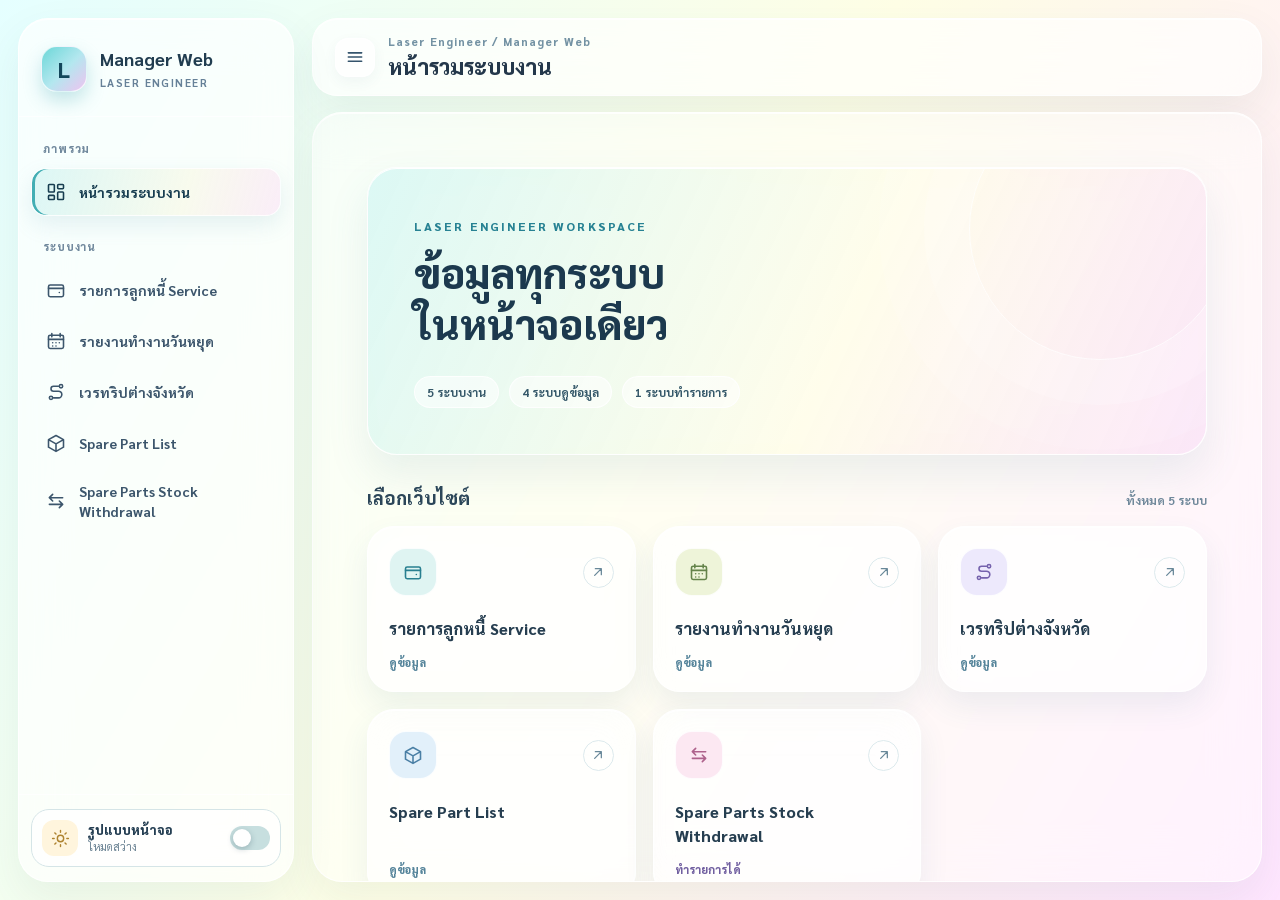
==== index.html @ a82c872b "Add files via upload" ====
<!doctype html>
<html lang="th">
<head>
  <meta charset="utf-8">
  <meta name="viewport" content="width=device-width, initial-scale=1">
  <meta name="theme-color" content="#e5ffff">
  <script>try { document.documentElement.dataset.theme = localStorage.getItem('manager-web-theme') === 'dark' ? 'dark' : 'light'; } catch (_) { document.documentElement.dataset.theme = 'light'; }</script>
  <title>Manager Web | Laser Engineer</title>
  <link rel="preconnect" href="https://fonts.googleapis.com">
  <link rel="preconnect" href="https://fonts.gstatic.com" crossorigin>
  <link href="https://fonts.googleapis.com/css2?family=Noto+Sans+Thai:wght@400;500;600;700;800&family=Sarabun:wght@400;500;600;700;800&display=swap" rel="stylesheet">
  <link rel="stylesheet" href="hub.css">
</head>
<body>
  <div class="app" id="app">
    <aside class="sidebar" id="sidebar" aria-label="เมนูเว็บ">
      <div class="brand"><div class="brand-mark" aria-hidden="true">L</div><div><strong>Manager Web</strong><small>LASER ENGINEER</small></div></div>
      <nav class="nav" id="nav" aria-label="เลือกเว็บไซต์"></nav>
      <div class="sidebar-bottom">
        <button class="theme-toggle" id="themeToggle" type="button" aria-pressed="false">
          <span class="theme-icon" aria-hidden="true"><svg class="theme-sun" viewBox="0 0 24 24"><circle cx="12" cy="12" r="4"/><path d="M12 2v2M12 20v2M4.9 4.9l1.4 1.4M17.7 17.7l1.4 1.4M2 12h2M20 12h2M4.9 19.1l1.4-1.4M17.7 6.3l1.4-1.4"/></svg><svg class="theme-moon" viewBox="0 0 24 24"><path d="M20 15.4A8 8 0 0 1 8.6 4 8.2 8.2 0 1 0 20 15.4z"/></svg></span>
          <span class="theme-copy"><strong>รูปแบบหน้าจอ</strong><small id="themeToggleLabel">โหมดสว่าง</small></span>
          <span class="theme-switch" aria-hidden="true"><i></i></span>
        </button>
      </div>
    </aside>
    <button class="scrim" id="scrim" type="button" aria-label="ปิดเมนู"></button>
    <main class="main">
      <header class="topbar">
        <button class="menu-toggle" id="menuToggle" type="button" aria-label="ปิดเมนู" aria-controls="sidebar" aria-expanded="true"><svg viewBox="0 0 24 24" aria-hidden="true"><path d="M4 7h16M4 12h16M4 17h16"/></svg></button>
        <div class="heading"><span class="eyebrow">Laser Engineer / Manager Web</span><h1 id="pageTitle">หน้ารวมระบบงาน</h1></div>
        <a class="top-action" id="openFull" href="#" target="_blank" rel="noopener" hidden aria-label="เปิดหน้านี้ในแท็บใหม่"><svg viewBox="0 0 24 24" aria-hidden="true"><path d="M13 5h6v6M19 5l-9 9"/><path d="M19 13v5a1 1 0 0 1-1 1H6a1 1 0 0 1-1-1V6a1 1 0 0 1 1-1h5"/></svg><span class="action-text">เปิดเต็มหน้า</span></a>
      </header>
      <div class="content">
        <section class="home" id="home"><div class="home-inner"><div class="intro"><span class="kicker">LASER ENGINEER WORKSPACE</span><h2>ข้อมูลทุกระบบ<br>ในหน้าจอเดียว</h2><div class="summary" aria-label="ภาพรวมระบบ"><span>5 ระบบงาน</span><span>4 ระบบดูข้อมูล</span><span>1 ระบบทำรายการ</span></div></div><div class="section-heading"><h2 class="section-title">เลือกเว็บไซต์</h2><span class="section-count">ทั้งหมด 5 ระบบ</span></div><div class="cards" id="cards"></div></div></section>
        <iframe class="viewer" id="viewer" title="เว็บไซต์ที่เลือก" hidden></iframe>
      </div>
    </main>
  </div>
  <script>
    const sites = [
      { id: 'debtors', name: 'รายการลูกหนี้ Service', icon: 'wallet', folder: 'รายการลูกหนี้ Service' },
      { id: 'holiday', name: 'รายงานทำงานวันหยุด', icon: 'calendar', folder: 'รายงานทำงานวันหยุด' },
      { id: 'trips', name: 'เวรทริปต่างจังหวัด', icon: 'route', folder: 'เวรทริปต่างจังหวัด' },
      { id: 'parts', name: 'Spare Part List', icon: 'package', folder: 'Spare Part List' },
      { id: 'withdrawal', name: 'Spare Parts Stock Withdrawal', icon: 'arrows', folder: 'Spare Parts Stock Withdrawal' }
    ];
    const iconPaths = {
      home: '<rect x="3" y="3" width="7" height="9" rx="1"/><rect x="14" y="3" width="7" height="5" rx="1"/><rect x="14" y="12" width="7" height="9" rx="1"/><rect x="3" y="16" width="7" height="5" rx="1"/>',
      wallet: '<rect x="3" y="6" width="18" height="14" rx="2"/><path d="M3 10h18M16 15h.01"/>',
      calendar: '<rect x="3" y="5" width="18" height="16" rx="2"/><path d="M7 3v4M17 3v4M3 10h18M8 14h.01M12 14h.01M16 14h.01M8 18h.01M12 18h.01"/>',
      route: '<circle cx="6" cy="19" r="2"/><circle cx="18" cy="5" r="2"/><path d="M9 19h6a4 4 0 0 0 0-8H9a3 3 0 0 1 0-6h6"/>',
      package: '<path d="m12 3 9 5-9 5-9-5 9-5ZM3 8v9l9 5 9-5V8M12 13v9"/>',
      arrows: '<path d="m8 4-4 4 4 4M4 8h16M16 20l4-4-4-4M20 16H4"/>',
      arrowUpRight: '<path d="M7 17 17 7M8 7h9v9"/>'
    };
    const iconSvg = name => `<svg viewBox="0 0 24 24" aria-hidden="true">${iconPaths[name]}</svg>`;
    const views = [{ id: 'home', name: 'หน้ารวมระบบงาน', icon: 'home' }];
    for (const site of sites) {
      views.push({ ...site, url: encodeURIComponent(site.folder) + '/index.html' + (site.id === 'withdrawal' ? '' : '?view=1') });
    }
    const app = document.getElementById('app');
    const nav = document.getElementById('nav');
    const cards = document.getElementById('cards');
    const home = document.getElementById('home');
    const viewer = document.getElementById('viewer');
    const pageTitle = document.getElementById('pageTitle');
    const openFull = document.getElementById('openFull');
    const menuToggle = document.getElementById('menuToggle');
    const sidebar = document.getElementById('sidebar');
    const mobileMenu = window.matchMedia('(max-width: 760px)');
    const themeToggle = document.getElementById('themeToggle');
    function applyTheme(theme) {
      const dark = theme === 'dark';
      document.documentElement.dataset.theme = dark ? 'dark' : 'light';
      themeToggle.setAttribute('aria-pressed', String(dark));
      document.getElementById('themeToggleLabel').textContent = dark ? 'โหมดมืด' : 'โหมดสว่าง';
      document.querySelector('meta[name="theme-color"]').content = dark ? '#0b1422' : '#e5ffff';
      if (viewer.contentWindow && viewer.getAttribute('src')) viewer.contentWindow.postMessage({ type: 'manager-web-theme', theme: dark ? 'dark' : 'light' }, location.origin);
    }
    applyTheme(document.documentElement.dataset.theme);
    themeToggle.addEventListener('click', () => {
      const next = document.documentElement.dataset.theme === 'dark' ? 'light' : 'dark';
      applyTheme(next);
      try { localStorage.setItem('manager-web-theme', next); } catch (_) {}
    });
    viewer.addEventListener('load', () => {
      viewer.contentWindow.postMessage({ type: 'manager-web-theme', theme: document.documentElement.dataset.theme }, location.origin);
    });
    window.addEventListener('message', event => {
      if (event.origin !== location.origin || event.source !== viewer.contentWindow || event.data?.type !== 'manager-web-theme') return;
      applyTheme(event.data.theme);
      try { localStorage.setItem('manager-web-theme', document.documentElement.dataset.theme); } catch (_) {}
    });
    let currentId = '';
    function updateMenuToggle() {
      const expanded = mobileMenu.matches ? app.classList.contains('menu-open') : !app.classList.contains('sidebar-collapsed');
      menuToggle.setAttribute('aria-expanded', String(expanded));
      menuToggle.setAttribute('aria-label', expanded ? 'ปิดเมนู' : 'เปิดเมนู');
      sidebar.inert = !expanded;
    }
    function closeMenu() {
      app.classList.remove('menu-open');
      updateMenuToggle();
    }
    function choose(id) {
      const view = views.find(item => item.id === id) || views[0];
      if (location.hash !== '#' + view.id) history.pushState(null, '', '#' + view.id);
      render(view);
    }
    function render(view) {
      closeMenu();
      currentId = view.id;
      const isHome = view.id === 'home';
      pageTitle.textContent = view.name;
      home.hidden = !isHome;
      viewer.hidden = isHome;
      openFull.hidden = isHome;
      if (isHome) {
        viewer.removeAttribute('src');
        openFull.removeAttribute('href');
      } else {
        if (viewer.getAttribute('src') !== view.url) viewer.src = view.url;
        viewer.title = pageTitle.textContent;
        openFull.href = view.url;
      }
      for (const link of nav.querySelectorAll('[data-view]')) {
        if (link.dataset.view === currentId) link.setAttribute('aria-current', 'page');
        else link.removeAttribute('aria-current');
      }
    }
    function syncFromHash() {
      const id = decodeURIComponent(location.hash.slice(1));
      render(views.find(view => view.id === id) || views[0]);
    }
    const homeLabel = document.createElement('p');
    homeLabel.className = 'nav-label';
    homeLabel.textContent = 'ภาพรวม';
    nav.append(homeLabel);
    for (const view of views) {
      if (view.id === 'debtors') {
        const label = document.createElement('p');
        label.className = 'nav-label';
        label.style.marginTop = '23px';
        label.textContent = 'ระบบงาน';
        nav.append(label);
      }
      const link = document.createElement('a');
      link.className = 'nav-link' + (view.sub ? ' sub' : '');
      link.href = '#' + view.id;
      link.dataset.view = view.id;
      link.innerHTML = '<span class="icon" aria-hidden="true">' + iconSvg(view.icon) + '</span><span class="label"></span>';
      link.querySelector('.label').textContent = view.name;
      link.addEventListener('click', event => { event.preventDefault(); choose(view.id); });
      nav.append(link);
    }
    for (const site of sites) {
      const card = document.createElement('button');
      card.type = 'button';
      card.className = 'card';
      card.classList.toggle('editable', site.id === 'withdrawal');
      card.innerHTML = '<span class="card-top"><span class="card-icon" aria-hidden="true">' + iconSvg(site.icon) + '</span><span class="card-arrow" aria-hidden="true">' + iconSvg('arrowUpRight') + '</span></span><strong></strong><span class="card-status"></span>';
      card.querySelector('strong').textContent = site.name;
      card.querySelector('.card-status').textContent = site.id === 'withdrawal' ? 'ทำรายการได้' : 'ดูข้อมูล';
      card.addEventListener('click', () => choose(site.id));
      cards.append(card);
    }
    menuToggle.addEventListener('click', () => {
      if (mobileMenu.matches) app.classList.toggle('menu-open');
      else app.classList.toggle('sidebar-collapsed');
      updateMenuToggle();
    });
    mobileMenu.addEventListener('change', () => { app.classList.remove('menu-open'); updateMenuToggle(); });
    document.getElementById('scrim').addEventListener('click', closeMenu);
    document.addEventListener('keydown', event => { if (event.key === 'Escape') closeMenu(); });
    window.addEventListener('hashchange', syncFromHash);
    window.addEventListener('popstate', syncFromHash);
    syncFromHash();
  </script>
</body>
</html>
---- hub.css ----
:root {
  font-family: "Sarabun", "Noto Sans Thai", system-ui, sans-serif;
  color: #24364b;
  background: #e5ffff;
  font-synthesis: none;
}

* { box-sizing: border-box; }
html { min-width: 320px; }
body {
  min-width: 320px;
  margin: 0;
  background: linear-gradient(120deg, #e5ffff 0%, #ffffe6 50%, #ffe6ff 100%);
  background-attachment: fixed;
}
body::before {
  position: fixed;
  inset: 0;
  z-index: -1;
  background: radial-gradient(circle at 14% 10%, #baf3f28a, transparent 32%),
              radial-gradient(circle at 85% 80%, #edbbed80, transparent 35%);
  content: "";
  pointer-events: none;
}
button, a { font: inherit; }
button { cursor: pointer; }
button:focus-visible, a:focus-visible {
  outline: 3px solid #338e9e;
  outline-offset: 3px;
}
[hidden] { display: none !important; }
.app {
  display: flex;
  gap: 18px;
  width: 100%;
  height: 100vh;
  height: 100dvh;
  min-height: 0;
  padding: 18px;
  overflow: hidden;
  transition: gap .28s ease;
}
.app.sidebar-collapsed { gap: 0; }
.sidebar, .topbar, .content {
  border: 1px solid #ffffffd6;
  background: #ffffffa8;
  box-shadow: 0 18px 45px #395b7114, inset 0 1px #ffffffc9;
  -webkit-backdrop-filter: blur(24px);
  backdrop-filter: blur(24px);
}
.sidebar {
  z-index: 20;
  display: flex;
  flex: 0 0 276px;
  flex-direction: column;
  min-height: 0;
  overflow: hidden;
  border-radius: 30px;
  min-width: 0;
  transition: flex-basis .28s ease, width .28s ease, transform .28s ease, opacity .2s ease, border-width .28s ease;
}
.app.sidebar-collapsed .sidebar { flex-basis: 0; width: 0; transform: translateX(-110%); opacity: 0; border-width: 0; pointer-events: none; }
.brand {
  display: flex;
  gap: 13px;
  align-items: center;
  padding: 27px 22px 24px;
  border-bottom: 1px solid #ffffffbd;
}
.brand-mark {
  display: grid;
  width: 46px;
  height: 46px;
  flex: none;
  place-items: center;
  border: 1px solid #ffffffb8;
  border-radius: 16px;
  background: linear-gradient(135deg, #6bd7d7, #b3e7ef 52%, #efc3f0);
  box-shadow: 0 9px 18px #4cabb54d;
  color: #13475b;
  font-size: 22px;
  font-weight: 800;
}
.brand strong { display: block; color: #213d50; font-size: 18px; line-height: 1.2; }
.brand small { display: block; margin-top: 5px; color: #668198; font-size: 11px; font-weight: 700; letter-spacing: .13em; }
.nav { min-height: 0; padding: 24px 12px; overflow-y: auto; scrollbar-color: #b5d3d9 transparent; }
.nav-label { margin: 0 12px 12px; color: #71899d; font-size: 11px; font-weight: 800; letter-spacing: .08em; }
.nav-link {
  display: flex;
  width: 100%;
  min-height: 48px;
  gap: 12px;
  align-items: center;
  margin: 3px 0;
  padding: 10px 12px;
  border: 1px solid transparent;
  border-radius: 15px;
  background: transparent;
  color: #3c566c;
  text-align: left;
  text-decoration: none;
  transition: background .22s ease, color .22s ease, transform .22s ease, box-shadow .22s ease;
}
.nav-link:hover { transform: translateX(3px); background: #ffffffb8; color: #174d60; }
.nav-link[aria-current="page"] {
  border-color: #ffffffd9;
  background: linear-gradient(105deg, #d7f5f4db, #f7f9e7bd 62%, #f9e5f6ad);
  box-shadow: 0 9px 22px #5d9caa24, inset 3px 0 #43aeb4;
  color: #173d50;
}
.nav-link .icon { display: grid; width: 23px; height: 23px; flex: none; place-items: center; }
.icon svg, .card-icon svg, .card-arrow svg, .top-action svg, .menu-toggle svg { width: 20px; height: 20px; stroke: currentColor; stroke-width: 1.9; fill: none; stroke-linecap: round; stroke-linejoin: round; }
.nav-link .label { min-width: 0; flex: 1; overflow-wrap: anywhere; font-size: 14px; font-weight: 700; line-height: 1.45; }
.sidebar-bottom { margin-top: auto; padding: 14px 12px; border-top: 1px solid #ffffffbd; }
.sidebar-foot { padding: 13px 10px 18px; color: #71889a; font-size: 12px; }
.theme-toggle { display: flex; width: 100%; align-items: center; gap: 10px; padding: 10px; border: 1px solid #d5e5e7; border-radius: 18px; background: #ffffffb8; color: #243e52; text-align: left; transition: transform .2s ease, background .2s ease, box-shadow .2s ease; }
.theme-toggle:hover { transform: translateY(-2px); background: #fff; box-shadow: 0 8px 18px #3a6d831b; }
.theme-icon { display: grid; width: 36px; height: 36px; flex: none; place-items: center; border-radius: 12px; background: #fff5dd; color: #ae832f; }
.theme-icon svg { width: 19px; height: 19px; stroke: currentColor; stroke-width: 1.8; fill: none; stroke-linecap: round; stroke-linejoin: round; }
.theme-moon { display: none; }
.theme-copy { min-width: 0; flex: 1; }
.theme-copy strong, .theme-copy small { display: block; line-height: 1.35; }
.theme-copy strong { font-size: 13px; font-weight: 800; }
.theme-copy small { margin-top: 2px; color: #6b8393; font-size: 11px; }
.theme-switch { width: 40px; height: 24px; flex: none; padding: 3px; border-radius: 999px; background: #c7dfdf; transition: background .2s ease; }
.theme-switch i { display: block; width: 18px; height: 18px; border-radius: 50%; background: #fff; box-shadow: 0 2px 6px #163a4b44; transition: transform .2s ease; }
html[data-theme="dark"] .theme-sun { display: none; }
html[data-theme="dark"] .theme-moon { display: block; }
html[data-theme="dark"] .theme-icon { background: #263b60; color: #b9cbff; }
html[data-theme="dark"] .theme-switch { background: #4869a9; }
html[data-theme="dark"] .theme-switch i { transform: translateX(16px); }
html[data-theme="dark"] { color-scheme: dark; background: #0b1422; }
html[data-theme="dark"] body { background: radial-gradient(circle at 13% 7%, #4c71cd3d, transparent 28rem), radial-gradient(circle at 88% 13%, #20939526, transparent 25rem), radial-gradient(circle at 74% 90%, #6d4daf24, transparent 29rem), linear-gradient(145deg, #0b1422, #101b2b 52%, #0c1726); }
html[data-theme="dark"] body::before { background: linear-gradient(#9eb7d80b 1px, transparent 1px), linear-gradient(90deg, #9eb7d80b 1px, transparent 1px); background-size: 34px 34px; }
html[data-theme="dark"] :is(.sidebar, .topbar, .content) { border-color: #97b1d224; background: linear-gradient(145deg, #142337e0, #0d1b2dc7); box-shadow: 0 18px 50px #00000038, inset 0 1px #ffffff0e; }
html[data-theme="dark"] :is(.brand, .sidebar-bottom) { border-color: #97b1d220; }
html[data-theme="dark"] :is(.brand strong, h1, .section-title, .intro h2, .card strong) { color: #e7edf7; }
html[data-theme="dark"] :is(.brand small, .nav-label, .sidebar-foot, .eyebrow, .section-count, .intro p, .card .description, .theme-copy small) { color: #9aaabd; }
html[data-theme="dark"] .nav-link { color: #b9c8da; }
html[data-theme="dark"] .nav-link:hover, html[data-theme="dark"] .nav-link[aria-current="page"] { border-color: #97b1d232; background: #4e70c73d; color: #e7edf7; }
html[data-theme="dark"] :is(.theme-toggle, .top-action, .menu-toggle) { border-color: #97b1d22e; background: #112134c2; color: #dce8f8; }
html[data-theme="dark"] .theme-toggle:hover, html[data-theme="dark"] :is(.top-action, .menu-toggle):hover { background: #1a2e49; }
html[data-theme="dark"] .intro { border-color: #97b1d224; background: linear-gradient(145deg, #142337e0, #0d1b2dc7); }
html[data-theme="dark"] .intro .kicker { color: #9bb7ff; }
html[data-theme="dark"] .summary span { border-color: #97b1d22e; background: #5678bd24; color: #cad8ee; }
html[data-theme="dark"] .card { border-color: #97b1d224; background: linear-gradient(145deg, #142337e0, #0d1b2dc7); color: #dce5f2; }
html[data-theme="dark"] .card:hover { background: #1c3452; }
html[data-theme="dark"] .card-icon { border-color: #97b1d22a; background: #4e70c733; color: #b9cbff; }
html[data-theme="dark"] .card:nth-child(n) .card-icon { background: #4e70c733; color: #b9cbff; }
html[data-theme="dark"] .card-status { color: #9bb7ff; }
html[data-theme="dark"] .brand-mark { border-color: #7da2ff4d; background: linear-gradient(145deg, #5d82f2, #3f65db); color: #fff; box-shadow: 0 9px 20px #1b3b7a66; }
html[data-theme="dark"] .nav-link[aria-current="page"] { box-shadow: 0 9px 22px #00000030, inset 3px 0 #7da2ff; }
.main { display: flex; min-width: 0; min-height: 0; flex: 1; flex-direction: column; gap: 16px; }
.topbar {
  display: flex;
  min-height: 78px;
  flex: none;
  gap: 13px;
  align-items: center;
  padding: 13px 22px;
  border-radius: 25px;
}
.heading { min-width: 0; flex: 1; }
.eyebrow { display: block; color: #7392a3; font-size: 11px; font-weight: 800; letter-spacing: .1em; }
h1 { overflow: hidden; margin: 3px 0 0; color: #24384b; font-size: clamp(17px, 1.7vw, 22px); font-weight: 800; line-height: 1.3; text-overflow: ellipsis; white-space: nowrap; }
.top-action, .menu-toggle {
  display: inline-flex;
  min-height: 39px;
  gap: 7px;
  align-items: center;
  justify-content: center;
  padding: 0 13px;
  border: 1px solid #ffffffd9;
  border-radius: 13px;
  background: #ffffffb3;
  box-shadow: 0 5px 14px #3f64700e;
  color: #34546c;
  text-decoration: none;
  font-size: 13px;
  font-weight: 700;
  transition: transform .22s ease, background .22s ease, box-shadow .22s ease;
}
.top-action:hover, .menu-toggle:hover { transform: translateY(-2px); background: #fff; box-shadow: 0 9px 18px #3f647023; }
.top-action svg { width: 17px; height: 17px; }
.menu-toggle { display: inline-flex; width: 40px; padding: 0; flex: none; }
.content {
  position: relative;
  min-height: 0;
  flex: 1;
  overflow: hidden;
  border-radius: 30px;
  background: #ffffff72;
}
.home { height: 100%; padding: clamp(22px, 4.2vw, 56px); overflow: auto; }
.home-inner { max-width: 1160px; margin: 0 auto; }
.intro {
  position: relative;
  padding: clamp(28px, 4vw, 46px);
  overflow: hidden;
  border: 1px solid #ffffffec;
  border-radius: 30px;
  background: linear-gradient(115deg, #d1f6f2be, #fffce4a8 57%, #f9dff6bd);
  box-shadow: 0 20px 42px #4c819c1d, inset 0 1px #fff;
  -webkit-backdrop-filter: blur(22px);
  backdrop-filter: blur(22px);
}
.intro::after { position: absolute; top: -70px; right: -25px; width: 260px; height: 260px; border: 1px solid #ffffffb3; border-radius: 50%; box-shadow: 0 0 0 45px #ffffff26, 0 0 0 90px #ffffff1a; content: ""; pointer-events: none; }
.intro .kicker { position: relative; z-index: 1; color: #278293; font-size: 12px; font-weight: 800; letter-spacing: .18em; }
.intro h2 { position: relative; z-index: 1; max-width: 640px; margin: 12px 0 10px; color: #1c394e; font-size: clamp(27px, 3.2vw, 42px); font-weight: 800; line-height: 1.25; }
.intro p { position: relative; z-index: 1; max-width: 670px; margin: 0; color: #526d7f; font-size: 15px; line-height: 1.8; }
.summary { display: flex; flex-wrap: wrap; gap: 10px; margin-top: 27px; }
.summary span { padding: 7px 12px; border: 1px solid #ffffffd9; border-radius: 999px; background: #ffffff87; color: #36596a; font-size: 12px; font-weight: 700; }
.section-heading { display: flex; gap: 12px; align-items: baseline; justify-content: space-between; margin: 31px 0 17px; }
.section-title { margin: 0; color: #2c4659; font-size: 18px; font-weight: 800; }
.section-count { color: #71899b; font-size: 12px; font-weight: 700; }
.cards { display: grid; grid-template-columns: repeat(auto-fit, minmax(220px, 1fr)); gap: 17px; }
.card {
  position: relative;
  display: flex;
  min-height: 158px;
  flex-direction: column;
  align-items: flex-start;
  padding: 21px;
  border: 1px solid #ffffffec;
  border-radius: 27px;
  background: #ffffffa3;
  box-shadow: 0 14px 30px #3a6d8317, inset 0 1px #ffffffd9;
  -webkit-backdrop-filter: blur(20px);
  backdrop-filter: blur(20px);
  color: #2b4358;
  text-align: left;
  transition: transform .26s ease, box-shadow .26s ease, background .26s ease;
}
.card:hover { transform: translateY(-5px); background: #ffffffcf; box-shadow: 0 23px 39px #3a6d8326; }
.card:active { transform: translateY(-2px) scale(.99); }
.card-top { display: flex; width: 100%; align-items: center; justify-content: space-between; }
.card-icon { display: grid; width: 48px; height: 48px; place-items: center; border: 1px solid #ffffffd9; border-radius: 17px; background: #dff4f2; color: #287f90; }
.card:nth-child(2) .card-icon { background: #eef4d9; color: #64834a; }
.card:nth-child(3) .card-icon { background: #ede9fc; color: #7562ad; }
.card:nth-child(4) .card-icon { background: #e2f0fa; color: #4a7fa5; }
.card:nth-child(5) .card-icon { background: #fce8f2; color: #ae628c; }
.card-arrow { display: grid; width: 31px; height: 31px; place-items: center; border: 1px solid #dce9ec; border-radius: 50%; color: #698899; transition: transform .25s ease, background .25s ease; }
.card:hover .card-arrow { transform: translate(2px, -2px); background: white; }
.card-arrow svg { width: 16px; height: 16px; }
.card strong { margin-top: 21px; color: #263e50; font-size: 16px; font-weight: 800; line-height: 1.45; overflow-wrap: anywhere; }
.card .card-status { margin-top: auto; padding-top: 15px; color: #55849a; font-size: 11px; font-weight: 800; }
.card.editable .card-status { color: #715fa0; }
.viewer { display: block; width: 100%; height: 100%; border: 0; background: #fff; }
.scrim { display: none; }

@media (max-width: 1024px) {
  .app { gap: 14px; padding: 14px; }
  .sidebar { flex-basis: 245px; }
  .brand { padding-inline: 18px; }
  .nav-link .label { font-size: 13px; }
  .home { padding: 27px; }
}
@media (max-width: 760px) {
  .app { display: block; padding: 11px; }
  .sidebar {
    position: fixed;
    top: 11px;
    bottom: 11px;
    left: 11px;
    width: min(300px, calc(100vw - 46px));
    transform: translateX(calc(-100% - 25px));
    transition: transform .28s ease;
  }
  .app.sidebar-collapsed .sidebar { width: min(300px, calc(100vw - 46px)); flex-basis: auto; opacity: 1; border-width: 1px; pointer-events: auto; transform: translateX(calc(-100% - 25px)); }
  .app.menu-open .sidebar { transform: translateX(0); }
  .app.sidebar-collapsed.menu-open .sidebar { transform: translateX(0); }
  .app.menu-open .scrim { position: fixed; z-index: 10; display: block; inset: 0; border: 0; background: #1d384d70; -webkit-backdrop-filter: blur(5px); backdrop-filter: blur(5px); }
  .main { width: 100%; height: 100%; gap: 11px; }
  .menu-toggle { display: inline-flex; flex: none; }
  .topbar { min-height: 68px; padding: 10px 14px; border-radius: 21px; }
  .content { border-radius: 23px; }
  .home { padding: 20px; }
  .intro { border-radius: 25px; }
  .cards { grid-template-columns: repeat(auto-fit, minmax(195px, 1fr)); gap: 13px; }
}
@media (max-width: 520px) {
  .topbar { gap: 8px; }
  .eyebrow { font-size: 9px; letter-spacing: .02em; }
  h1 { font-size: 15px; }
  .top-action { width: 35px; min-height: 35px; padding: 0; }
  .top-action .action-text { display: none; }
  .home { padding: 13px; }
  .intro { padding: 25px 22px; }
  .intro::after { right: -140px; }
  .intro p { font-size: 13px; }
  .summary { gap: 7px; margin-top: 19px; }
  .summary span { padding: 5px 9px; font-size: 11px; }
  .section-heading { margin: 25px 2px 13px; }
  .section-title { font-size: 16px; }
  .cards { grid-template-columns: 1fr; gap: 11px; }
  .card { min-height: 130px; padding: 18px; border-radius: 23px; }
  .card strong { margin-top: 13px; }
}
@media (prefers-reduced-motion: reduce) {
  *, *::before, *::after { scroll-behavior: auto !important; animation-duration: .01ms !important; transition-duration: .01ms !important; }
}
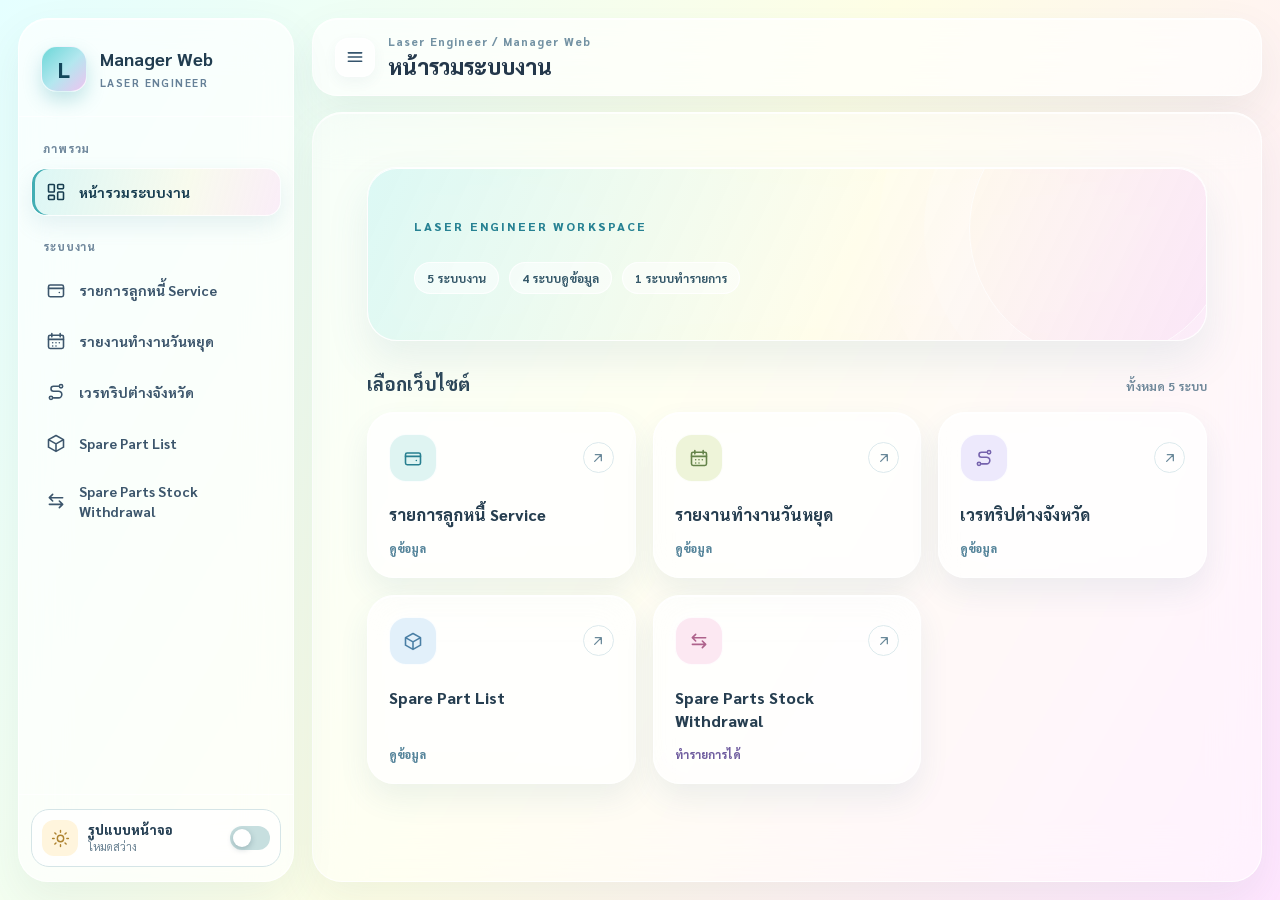
==== commit 0bd3a4b3: "Add files via upload" ====
--- a/index.html
+++ b/index.html
@@ -32,7 +32,7 @@
         <a class="top-action" id="openFull" href="#" target="_blank" rel="noopener" hidden aria-label="เปิดหน้านี้ในแท็บใหม่"><svg viewBox="0 0 24 24" aria-hidden="true"><path d="M13 5h6v6M19 5l-9 9"/><path d="M19 13v5a1 1 0 0 1-1 1H6a1 1 0 0 1-1-1V6a1 1 0 0 1 1-1h5"/></svg><span class="action-text">เปิดเต็มหน้า</span></a>
       </header>
       <div class="content">
-        <section class="home" id="home"><div class="home-inner"><div class="intro"><span class="kicker">LASER ENGINEER WORKSPACE</span><h2>ข้อมูลทุกระบบ<br>ในหน้าจอเดียว</h2><div class="summary" aria-label="ภาพรวมระบบ"><span>5 ระบบงาน</span><span>4 ระบบดูข้อมูล</span><span>1 ระบบทำรายการ</span></div></div><div class="section-heading"><h2 class="section-title">เลือกเว็บไซต์</h2><span class="section-count">ทั้งหมด 5 ระบบ</span></div><div class="cards" id="cards"></div></div></section>
+        <section class="home" id="home"><div class="home-inner"><div class="intro"><span class="kicker">LASER ENGINEER WORKSPACE</span><div class="summary" aria-label="ภาพรวมระบบ"><span>5 ระบบงาน</span><span>4 ระบบดูข้อมูล</span><span>1 ระบบทำรายการ</span></div></div><div class="section-heading"><h2 class="section-title">เลือกเว็บไซต์</h2><span class="section-count">ทั้งหมด 5 ระบบ</span></div><div class="cards" id="cards"></div></div></section>
         <iframe class="viewer" id="viewer" title="เว็บไซต์ที่เลือก" hidden></iframe>
       </div>
     </main>
@@ -70,13 +70,18 @@
     const sidebar = document.getElementById('sidebar');
     const mobileMenu = window.matchMedia('(max-width: 760px)');
     const themeToggle = document.getElementById('themeToggle');
+    // Local file pages have opaque origins, so their iframe messages need a wildcard target.
+    const viewerMessageTarget = location.protocol === 'file:' ? '*' : location.origin;
+    const isViewerOrigin = event => location.protocol === 'file:'
+      ? event.origin === 'null' || event.origin === 'file://'
+      : event.origin === location.origin;
     function applyTheme(theme) {
       const dark = theme === 'dark';
       document.documentElement.dataset.theme = dark ? 'dark' : 'light';
       themeToggle.setAttribute('aria-pressed', String(dark));
       document.getElementById('themeToggleLabel').textContent = dark ? 'โหมดมืด' : 'โหมดสว่าง';
       document.querySelector('meta[name="theme-color"]').content = dark ? '#0b1422' : '#e5ffff';
-      if (viewer.contentWindow && viewer.getAttribute('src')) viewer.contentWindow.postMessage({ type: 'manager-web-theme', theme: dark ? 'dark' : 'light' }, location.origin);
+      if (viewer.contentWindow && viewer.getAttribute('src')) viewer.contentWindow.postMessage({ type: 'manager-web-theme', theme: dark ? 'dark' : 'light' }, viewerMessageTarget);
     }
     applyTheme(document.documentElement.dataset.theme);
     themeToggle.addEventListener('click', () => {
@@ -84,11 +89,17 @@
       applyTheme(next);
       try { localStorage.setItem('manager-web-theme', next); } catch (_) {}
     });
+    function syncViewerLayout() {
+      if (viewer.contentWindow && viewer.getAttribute('src')) {
+        viewer.contentWindow.postMessage({ type: 'manager-web-layout', wide: !mobileMenu.matches && app.classList.contains('sidebar-collapsed') }, viewerMessageTarget);
+      }
+    }
     viewer.addEventListener('load', () => {
-      viewer.contentWindow.postMessage({ type: 'manager-web-theme', theme: document.documentElement.dataset.theme }, location.origin);
+      viewer.contentWindow.postMessage({ type: 'manager-web-theme', theme: document.documentElement.dataset.theme }, viewerMessageTarget);
+      syncViewerLayout();
     });
     window.addEventListener('message', event => {
-      if (event.origin !== location.origin || event.source !== viewer.contentWindow || event.data?.type !== 'manager-web-theme') return;
+      if (!isViewerOrigin(event) || event.source !== viewer.contentWindow || event.data?.type !== 'manager-web-theme') return;
       applyTheme(event.data.theme);
       try { localStorage.setItem('manager-web-theme', document.documentElement.dataset.theme); } catch (_) {}
     });
@@ -98,6 +109,7 @@
       menuToggle.setAttribute('aria-expanded', String(expanded));
       menuToggle.setAttribute('aria-label', expanded ? 'ปิดเมนู' : 'เปิดเมนู');
       sidebar.inert = !expanded;
+      syncViewerLayout();
     }
     function closeMenu() {
       app.classList.remove('menu-open');
--- a/hub.css
+++ b/hub.css
@@ -40,7 +40,11 @@
   overflow: hidden;
   transition: gap .28s ease;
 }
-.app.sidebar-collapsed { gap: 0; }
+.app.sidebar-collapsed { gap: 0; padding: 8px; }
+.app.sidebar-collapsed .main { gap: 8px; }
+.app.sidebar-collapsed :is(.topbar, .content) { border-radius: 18px; }
+.app.sidebar-collapsed .home { padding: clamp(12px, 2vw, 30px); }
+.app.sidebar-collapsed .home-inner { max-width: none; }
 .sidebar, .topbar, .content {
   border: 1px solid #ffffffd6;
   background: #ffffffa8;
@@ -257,6 +261,7 @@
 }
 @media (max-width: 760px) {
   .app { display: block; padding: 11px; }
+  .app.sidebar-collapsed { padding: 11px; }
   .sidebar {
     position: fixed;
     top: 11px;
